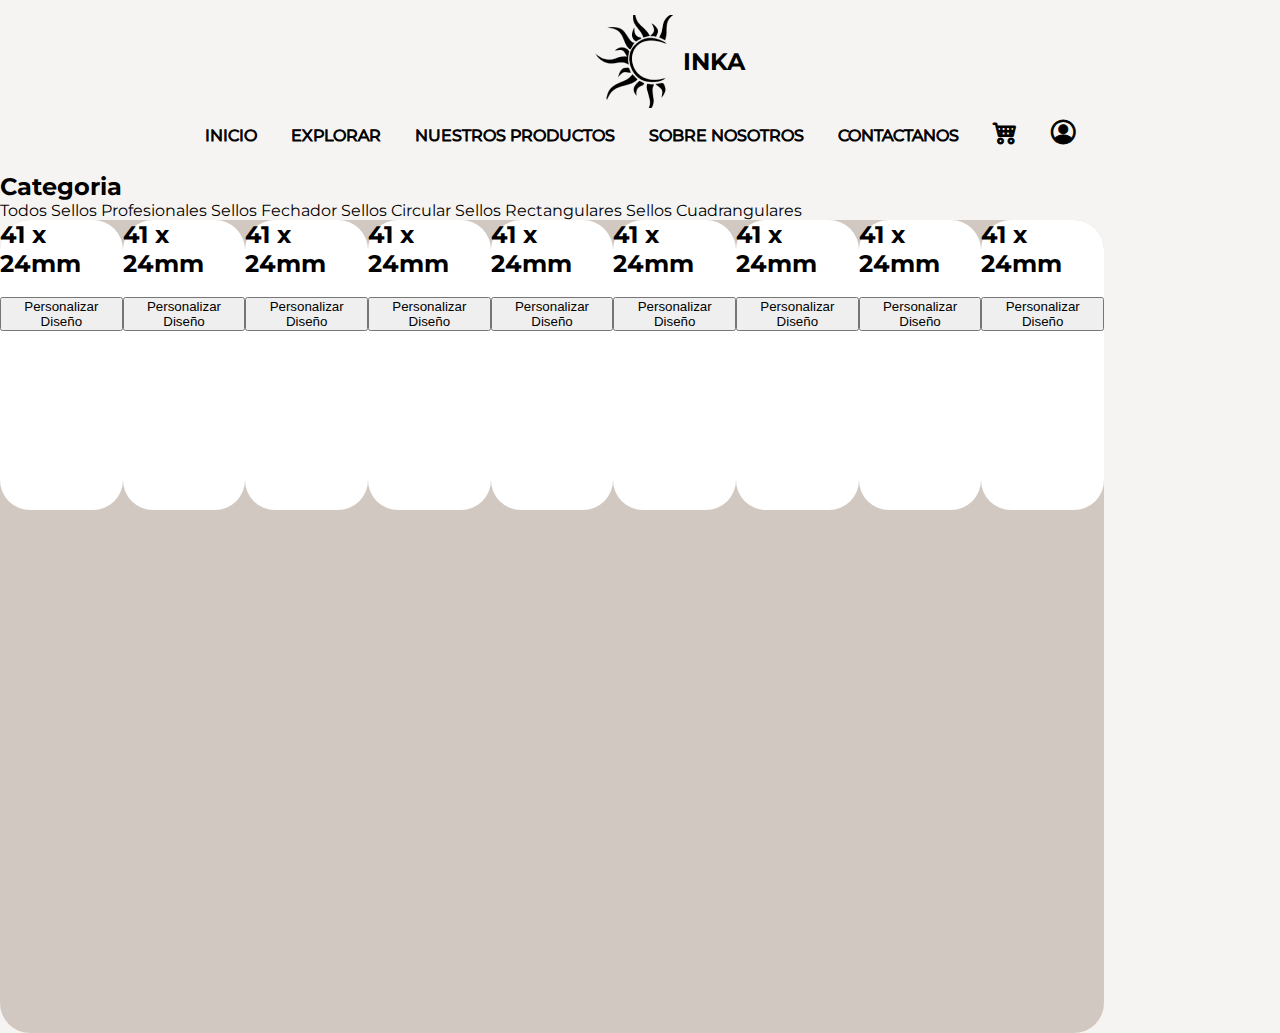
==== explorar.html @ 2a283cef "ventanas index y explorar" ====
<!DOCTYPE html>
<html lang="en">

<head>
    <meta charset="UTF-8">
    <meta name="viewport" content="width=device-width, initial-scale=1.0">
    <link rel="stylesheet" href="https://cdn.jsdelivr.net/npm/bootstrap-icons@1.9.1/font/bootstrap-icons.css">
    <link rel="preconnect" href="https://fonts.googleapis.com">
    <link rel="preconnect" href="https://fonts.gstatic.com" crossorigin>
    <link href="https://fonts.googleapis.com/css2?family=Montserrat&family=Open+Sans:wght@300&display=swap" rel="stylesheet">
    <link rel="preconnect" href="https://fonts.googleapis.com">
    <link rel="preconnect" href="https://fonts.googleapis.com">
    <link rel="preconnect" href="https://fonts.googleapis.com">
    <link rel="preconnect" href="https://fonts.gstatic.com" crossorigin>
    <link href="https://fonts.googleapis.com/css2?family=Anton&family=IBM+Plex+Mono:wght@100;400&family=Montserrat&family=Open+Sans:wght@300&display=swap" rel="stylesheet">
    <link rel="preconnect" href="https://fonts.googleapis.com">
    <link rel="preconnect" href="https://fonts.googleapis.com">
    <link rel="preconnect" href="https://fonts.gstatic.com" crossorigin>
    <link href="https://fonts.googleapis.com/css2?family=Anton&family=Chakra+Petch:wght@300&family=IBM+Plex+Mono:wght@100;400&family=Montserrat&family=Open+Sans:wght@300&family=Permanent+Marker&family=Russo+One&display=swap" rel="stylesheet">
    <link rel="stylesheet" href="estilos.css">
    
    <title>INKA</title>
</head>

<body>
    <header>
        <div class="logo">
            <img src="img/Logo.png" alt="sellos" class="logo-img">
            <h2 class="nombreEmpresa">INKA</h2>
        </div>
        <nav>
            <a href="index.html" class="nav-link">INICIO</a>
            <a href="explorar.html" class="nav-link">EXPLORAR</a>
            <a href="" class="nav-link">NUESTROS PRODUCTOS</a>
            <a href="" class="nav-link">SOBRE NOSOTROS</a>
            <a href="" class="nav-link">CONTACTANOS</a>
            <a href="" class="nav-link"><i id="carrito" class="bi bi-cart4"></i></a>
            <a href="" class="nav-link"><i id="login" class="bi bi-person-circle"></i></a>
        </nav>
    </header>
    <div class="wrap">
        <div class="sellos-wrap">
            <div class="category_list">
                <h2 class="category_text">Categoria</h2>
                <a href="#" id="categoryItem" category="all">Todos</a>
                <a href="#" id="categoryItem" category="Profesionales">Sellos Profesionales</a>
                <a href="#" id="categoryItem" category="Fechador">Sellos Fechador</a>
                <a href="#" id="categoryItem" category="Circular">Sellos Circular</a>
                <a href="#" id="categoryItem" category="Rectangular">Sellos Rectangulares</a>
                <a href="#" id="categoryItem" category="Cuadrangular">Sellos Cuadrangulares</a>
            </div>
        </div>
        <section class="product-list">
            <div class="product-item" category="Sellos Profesionales">
                <h2 class="product-size">41 x 24mm</h2>
                <img src="img/plantillaP1" alt="">
                <button class="product-personalizar">Personalizar Diseño</button>
            </div>

            <div class="product-item" category="Sellos Profesionales">
                <h2 class="product-size">41 x 24mm</h2>
                <img src="img/plantillaP1" alt="">
                <button class="product-personalizar">Personalizar Diseño</button>
            </div>

            <div class="product-item" category="Sellos Fechador">
                <h2 class="product-size">41 x 24mm</h2>
                <img src="img/plantillaP1" alt="">
                <button class="product-personalizar">Personalizar Diseño</button>
            </div>

            <div class="product-item" category="Sellos Fechador">
                <h2 class="product-size">41 x 24mm</h2>
                <img src="img/plantillaP1" alt="">
                <button class="product-personalizar">Personalizar Diseño</button>
            </div>

            <div class="product-item" category="Sellos Circular">
                <h2 class="product-size">41 x 24mm</h2>
                <img src="img/plantillaP1" alt="">
                <button class="product-personalizar">Personalizar Diseño</button>
            </div>

            <div class="product-item" category="Sellos Rectangulares">
                <h2 class="product-size">41 x 24mm</h2>
                <img src="img/plantillaP1" alt="">
                <button class="product-personalizar">Personalizar Diseño</button>
            </div>

            <div class="product-item" category="Sellos Rectangulares">
                <h2 class="product-size">41 x 24mm</h2>
                <img src="img/plantillaP1" alt="">
                <button class="product-personalizar">Personalizar Diseño</button>
            </div>

            <div class="product-item" category="Sellos Cuadrangulares">
                <h2 class="product-size">41 x 24mm</h2>
                <img src="img/plantillaP1" alt="">
                <button class="product-personalizar">Personalizar Diseño</button>
            </div>

            <div class="product-item" category="Sellos Cuadrangulares">
                <h2 class="product-size">41 x 24mm</h2>
                <img src="img/plantillaP1" alt="">
                <button class="product-personalizar">Personalizar Diseño</button>
            </div>
        </section>
    </div>
    <script src="script.js"></script>
</body>

</html>
---- estilos.css ----
*{
    margin: 0;
    padding: 0;
}

body{
    font-family: 'Montserrat';
    background-color: #F6F4F3;
}

a{
    text-decoration: none;
    color: #000;
}

header{
    display: flex;
    min-height: 60px;
    justify-content: space-between;
    background-color: #F6F4F3;
    align-items: center;
    padding: 15px;
}

.logo{
    display: flex;
    align-items: center;
    
}
.nombreEmpresa{
    position: relative;
    left: -40px;
}

.logo-img{
    width: 128px;
    height: 93px;
    margin-left: 100px;
}
nav{
    margin-right: 100px;
}
nav a{
    -webkit-text-stroke: 1px  #000;
    padding: 15px;
}

nav a:hover{

    color: #FF7000;
    -webkit-text-stroke: 1px  #FF7000;
}

@media (max-width:1321px){
    
    header{
        flex-direction: column;
    }

    nav{
        margin: 0;
        padding: 10px 0px;
    }
}

@media (max-width:935px){
    
    .header{
        flex-direction: column;
    }
    .logo{
        margin: 0;
        display: flex;
        justify-content: center;
    }
    .nav{
        margin: 0;
        flex-direction: column;
        padding: 10px 0px;
    }
    .nav-link{
        position: relative;
        display: grid;
        place-items: center; 
    }
}

#carrito{
    font-size: 1.5em;
}

#login{
    font-size: 1.5em;
}

/* Estilos para el slider */
.slider {
    background-color: #D1C8C1;
    width: 100%;
    overflow: hidden;
    position: relative;
}

.slide {
    width: 100%;
    display: none;
}

.slide img {
    height: 650px;
    width: 100%;
}

.slide-image {
    position: relative; /* Para que los elementos hijos se posicionen en relación con este contenedor */
}

.slide-image::after {
    content: "INKA - DEJA TU HUELLA EN CADA PÁGINA"; /* El texto que deseas mostrar */
    font-family: 'Russo One';
    position: absolute;
    width: 500px;
    top: 150px; /* Ajusta la posición vertical según tus necesidades */
    left: 100px; /* Ajusta la posición horizontal según tus necesidades */
    padding: 10px; /* Espaciado interno del texto */
    font-size: 55px; /* Tamaño de fuente del texto */
    z-index: 2; /* Para que el texto esté por encima de la imagen */
}

.slide:nth-child(1) .slide-image::after {
    color: #FFFFFF; /* Cambia el color de texto para la primera imagen */
}

/* Estilos para la segunda imagen del slider */
.slide:nth-child(2) .slide-image::after {

    color: #bebda9; /* Cambia el color de texto para la segunda imagen */
}

/* Estilos para la tercera imagen del slider */
.slide:nth-child(3) .slide-image::after {
    color: #272e27; /* Cambia el color de texto para la tercera imagen */
}

.slider-controls {
    position: absolute;
    top: 50%;
    transform: translateY(-50%);
    display: flex;
    justify-content: space-between;
    align-items: center;
    width: 100%;
    margin: 0 auto;
    padding: 0;
    z-index: 1;
}

.slider-controls i {
    color: #8383834f;
    font-size: 56px;
    cursor: pointer;
}

.slider-controls i:hover{
    color: #e0b8b8;
}

/* Estilos para la sección "conteiner-nosotros" */
.conteiner-nosotros {
    background-color: #D1C8C1;
    padding: 20px; /* Espaciado interno */
    text-align: center; /* Centrar el contenido horizontalmente */
}

/* Estilos para el texto dentro de "conteiner-nosotros" */
.conteiner-nosotros--text {
    font-family: 'IBM Plex Mono';
    font-size: 22px; /* Tamaño de fuente */
    margin: 30px 0; /* Espaciado en la parte superior e inferior */
    line-height: 40px;
}

/* Estilos para las imágenes dentro de "conteiner-nosotros" */
.conteiner-nosotros--img img {
    max-width: 100%; /* Ajustar el tamaño de las imágenes al ancho del contenedor */
    margin: 20px; /* Espaciado entre las imágenes */
}

.product-list{
    background-color: #D1C8C1;
    border-radius: 30px;
    display: flex;
    width: 1104px;
    height: 813px;
}

.product-item{
    background-color: #fff;
    border-radius: 30px;
    width: 300px;
    height: 290px;
}
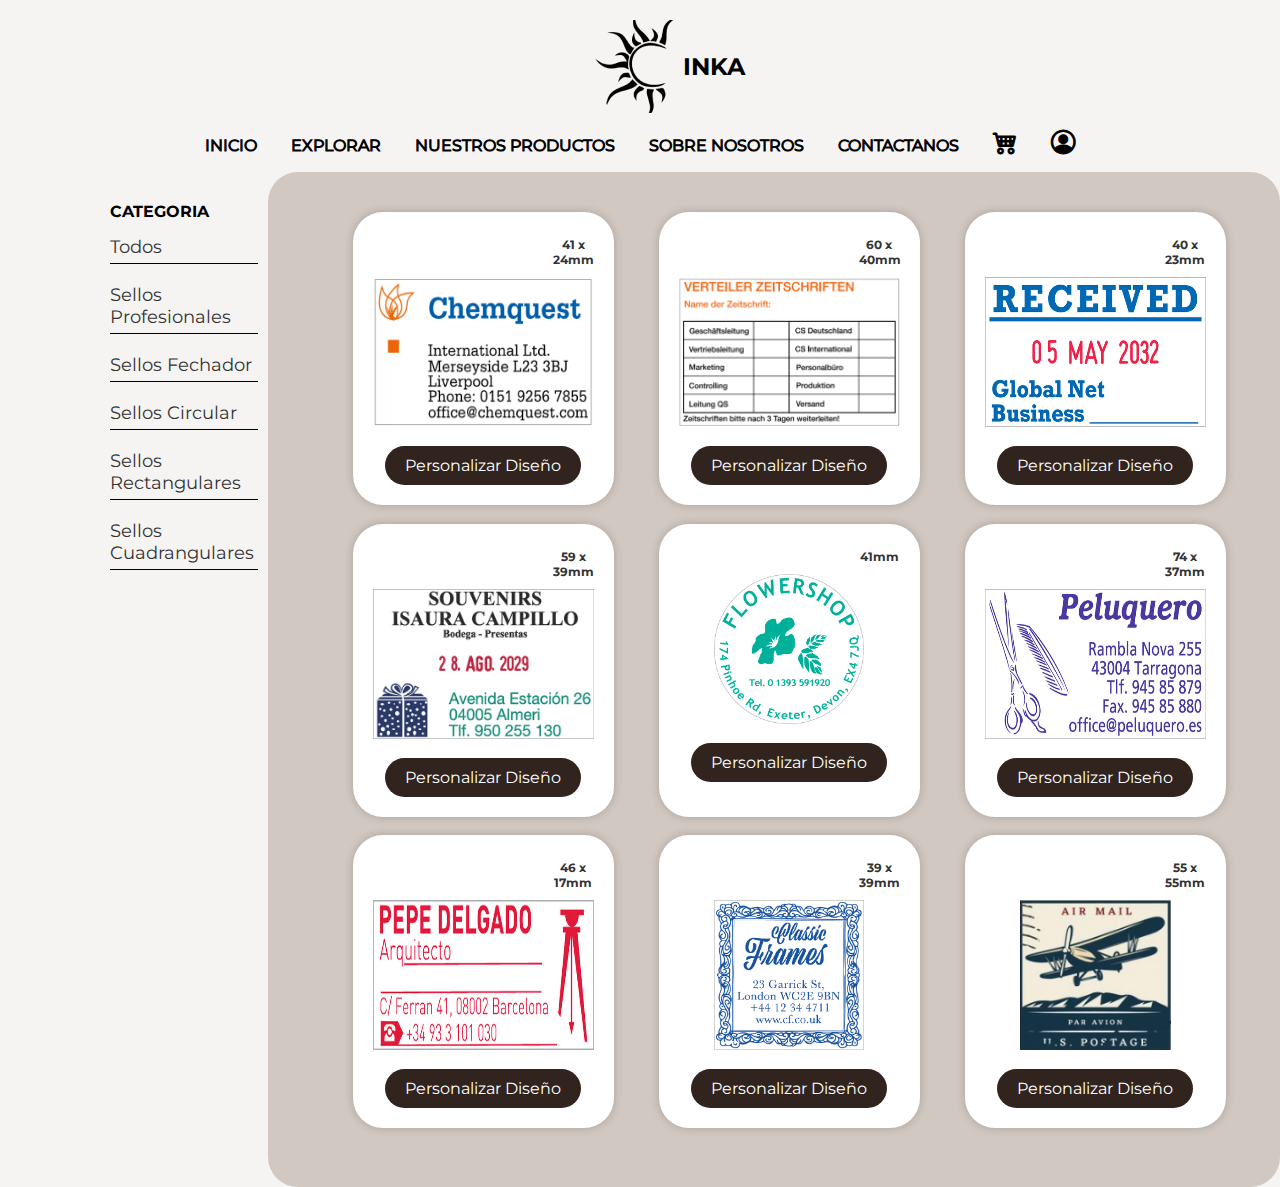
==== commit 693034b2: "Ventana Inicio y Explorar" ====
--- a/explorar.html
+++ b/explorar.html
@@ -18,7 +18,7 @@
     <link rel="preconnect" href="https://fonts.gstatic.com" crossorigin>
     <link href="https://fonts.googleapis.com/css2?family=Anton&family=Chakra+Petch:wght@300&family=IBM+Plex+Mono:wght@100;400&family=Montserrat&family=Open+Sans:wght@300&family=Permanent+Marker&family=Russo+One&display=swap" rel="stylesheet">
     <link rel="stylesheet" href="estilos.css">
-    
+    <link rel="stylesheet" href="explorar.css">
     <title>INKA</title>
 </head>
 
@@ -41,7 +41,7 @@
     <div class="wrap">
         <div class="sellos-wrap">
             <div class="category_list">
-                <h2 class="category_text">Categoria</h2>
+                <h2 class="category_text">CATEGORIA</h2>
                 <a href="#" id="categoryItem" category="all">Todos</a>
                 <a href="#" id="categoryItem" category="Profesionales">Sellos Profesionales</a>
                 <a href="#" id="categoryItem" category="Fechador">Sellos Fechador</a>
@@ -51,62 +51,62 @@
             </div>
         </div>
         <section class="product-list">
-            <div class="product-item" category="Sellos Profesionales">
+            <div class="product-item" category="Profesionales">
                 <h2 class="product-size">41 x 24mm</h2>
-                <img src="img/plantillaP1" alt="">
+                <img src="img/plantillaP1.png" alt="">
                 <button class="product-personalizar">Personalizar Diseño</button>
             </div>
 
-            <div class="product-item" category="Sellos Profesionales">
-                <h2 class="product-size">41 x 24mm</h2>
-                <img src="img/plantillaP1" alt="">
+            <div class="product-item" category="Profesionales">
+                <h2 class="product-size">60 x 40mm</h2>
+                <img src="img/plantillaP2.png" alt="">
                 <button class="product-personalizar">Personalizar Diseño</button>
             </div>
 
-            <div class="product-item" category="Sellos Fechador">
-                <h2 class="product-size">41 x 24mm</h2>
-                <img src="img/plantillaP1" alt="">
+            <div class="product-item" category="Fechador">
+                <h2 class="product-size">40 x 23mm</h2>
+                <img src="img/plantillaF1.jpg" alt="">
                 <button class="product-personalizar">Personalizar Diseño</button>
             </div>
 
-            <div class="product-item" category="Sellos Fechador">
-                <h2 class="product-size">41 x 24mm</h2>
-                <img src="img/plantillaP1" alt="">
+            <div class="product-item" category="Fechador">
+                <h2 class="product-size">59 x 39mm</h2>
+                <img src="img/plantillaF2.jpg" alt="">
                 <button class="product-personalizar">Personalizar Diseño</button>
             </div>
 
-            <div class="product-item" category="Sellos Circular">
-                <h2 class="product-size">41 x 24mm</h2>
-                <img src="img/plantillaP1" alt="">
+            <div class="product-item" category="Circular">
+                <h2 class="product-size">41mm</h2>
+                <img src="img/plantillaC1.jpg" alt="">
                 <button class="product-personalizar">Personalizar Diseño</button>
             </div>
 
-            <div class="product-item" category="Sellos Rectangulares">
-                <h2 class="product-size">41 x 24mm</h2>
-                <img src="img/plantillaP1" alt="">
+            <div class="product-item" category="Rectangular">
+                <h2 class="product-size">74 x 37mm</h2>
+                <img src="img/plantillaR1.jpg" alt="">
                 <button class="product-personalizar">Personalizar Diseño</button>
             </div>
 
-            <div class="product-item" category="Sellos Rectangulares">
-                <h2 class="product-size">41 x 24mm</h2>
-                <img src="img/plantillaP1" alt="">
+            <div class="product-item" category="Rectangular">
+                <h2 class="product-size">46 x 17mm</h2>
+                <img src="img/plantillaR2.jpg" alt="">
                 <button class="product-personalizar">Personalizar Diseño</button>
             </div>
 
-            <div class="product-item" category="Sellos Cuadrangulares">
-                <h2 class="product-size">41 x 24mm</h2>
-                <img src="img/plantillaP1" alt="">
+            <div class="product-item" category="Cuadrangular">
+                <h2 class="product-size">39 x 39mm</h2>
+                <img src="img/plantillaCu1.jpg" alt="">
                 <button class="product-personalizar">Personalizar Diseño</button>
             </div>
 
-            <div class="product-item" category="Sellos Cuadrangulares">
-                <h2 class="product-size">41 x 24mm</h2>
-                <img src="img/plantillaP1" alt="">
+            <div class="product-item" category="Cuadrangular">
+                <h2 class="product-size">55 x 55mm</h2>
+                <img src="img/plantillaCu2.png" alt="">
                 <button class="product-personalizar">Personalizar Diseño</button>
             </div>
         </section>
     </div>
-    <script src="script.js"></script>
+    <script src="script_explorar.js"></script>
 </body>
 
 </html>--- a/estilos.css
+++ b/estilos.css
@@ -20,6 +20,8 @@
     background-color: #F6F4F3;
     align-items: center;
     padding: 15px;
+    width: auto;
+    height: 142px;
 }
 
 .logo{
@@ -185,18 +187,3 @@
     max-width: 100%; /* Ajustar el tamaño de las imágenes al ancho del contenedor */
     margin: 20px; /* Espaciado entre las imágenes */
 }
-
-.product-list{
-    background-color: #D1C8C1;
-    border-radius: 30px;
-    display: flex;
-    width: 1104px;
-    height: 813px;
-}
-
-.product-item{
-    background-color: #fff;
-    border-radius: 30px;
-    width: 300px;
-    height: 290px;
-}
--- a/explorar.css
+++ b/explorar.css
@@ -0,0 +1,113 @@
+.wrap{
+    display: flex;
+}
+.sellos-wrap{
+    width: 18%;
+    margin: 0;
+    margin-left: 100px;
+    margin-top: 20px;
+}
+
+.category_list {
+    display: flex;
+    flex-direction: column;
+    margin: 0;
+    padding: 10px;
+    font-size: 18px; 
+}
+
+.category_text {
+    font-size: 16px; 
+    font-weight: 700;
+    margin-bottom: 10px; 
+}
+
+#categoryItem {
+    text-decoration: none;
+    color: #333;
+    padding: 5px 0; 
+    transition: color 0.3s; 
+}
+
+#categoryItem:hover {
+    color: #FF7000;
+    -webkit-text-stroke: 0.5px  #FF7000;
+}
+
+.category_list a {
+    text-decoration: none;
+    border-bottom: 1px solid #000; 
+    display: block; 
+    padding: 5px; 
+    margin-bottom: 15px; 
+}
+
+.category_list a:hover {
+    text-decoration: none; 
+    border-bottom: 1px solid #FF7000; 
+    -webkit-text-stroke: 0.5px  #FF7000;
+    display: block; 
+    padding: 5px;
+    margin-bottom: 15px;
+}
+
+.product-list {
+    background-color: #D1C8C1;
+    border-radius: 30px;
+    width: 100%;
+    max-width: 1104px;
+    margin: 0 auto;
+    padding: 40px;
+    display: flex;
+    flex-wrap: wrap;
+    
+}
+
+.product-item {
+    background-color: #fff;
+    border-radius: 30px;
+    width: calc(30% - 2%);
+    box-sizing: border-box;
+    margin-left: 45px;
+}
+
+.product-item {
+    background-color: #fff;
+    border-radius: 30px;
+    width: calc(30% - 2%);
+    margin-bottom: 2%;
+    box-sizing: border-box;
+    padding: 20px;
+    text-align: center;
+    box-shadow: 0 0 10px rgba(0, 0, 0, 0.2);
+}
+
+.product-size {
+    font-size: 12px;
+    color: #333;
+    margin: 5px 0;
+    margin-left: 180px;
+}
+
+img {
+    max-width: 100%;
+    height: 150px;
+    margin: 5px 0;
+}
+
+.product-personalizar {
+    font-family: Montserrat;
+    margin-top: 10px;
+    background-color: #31241E;
+    color: #fff;
+    border: none;
+    border-radius: 30px;
+    padding: 10px 20px;
+    font-size: 16px;
+    cursor: pointer;
+    transition: background-color 0.3s;
+}
+
+.product-personalizar:hover {
+    background-color: #5c4940;
+}
